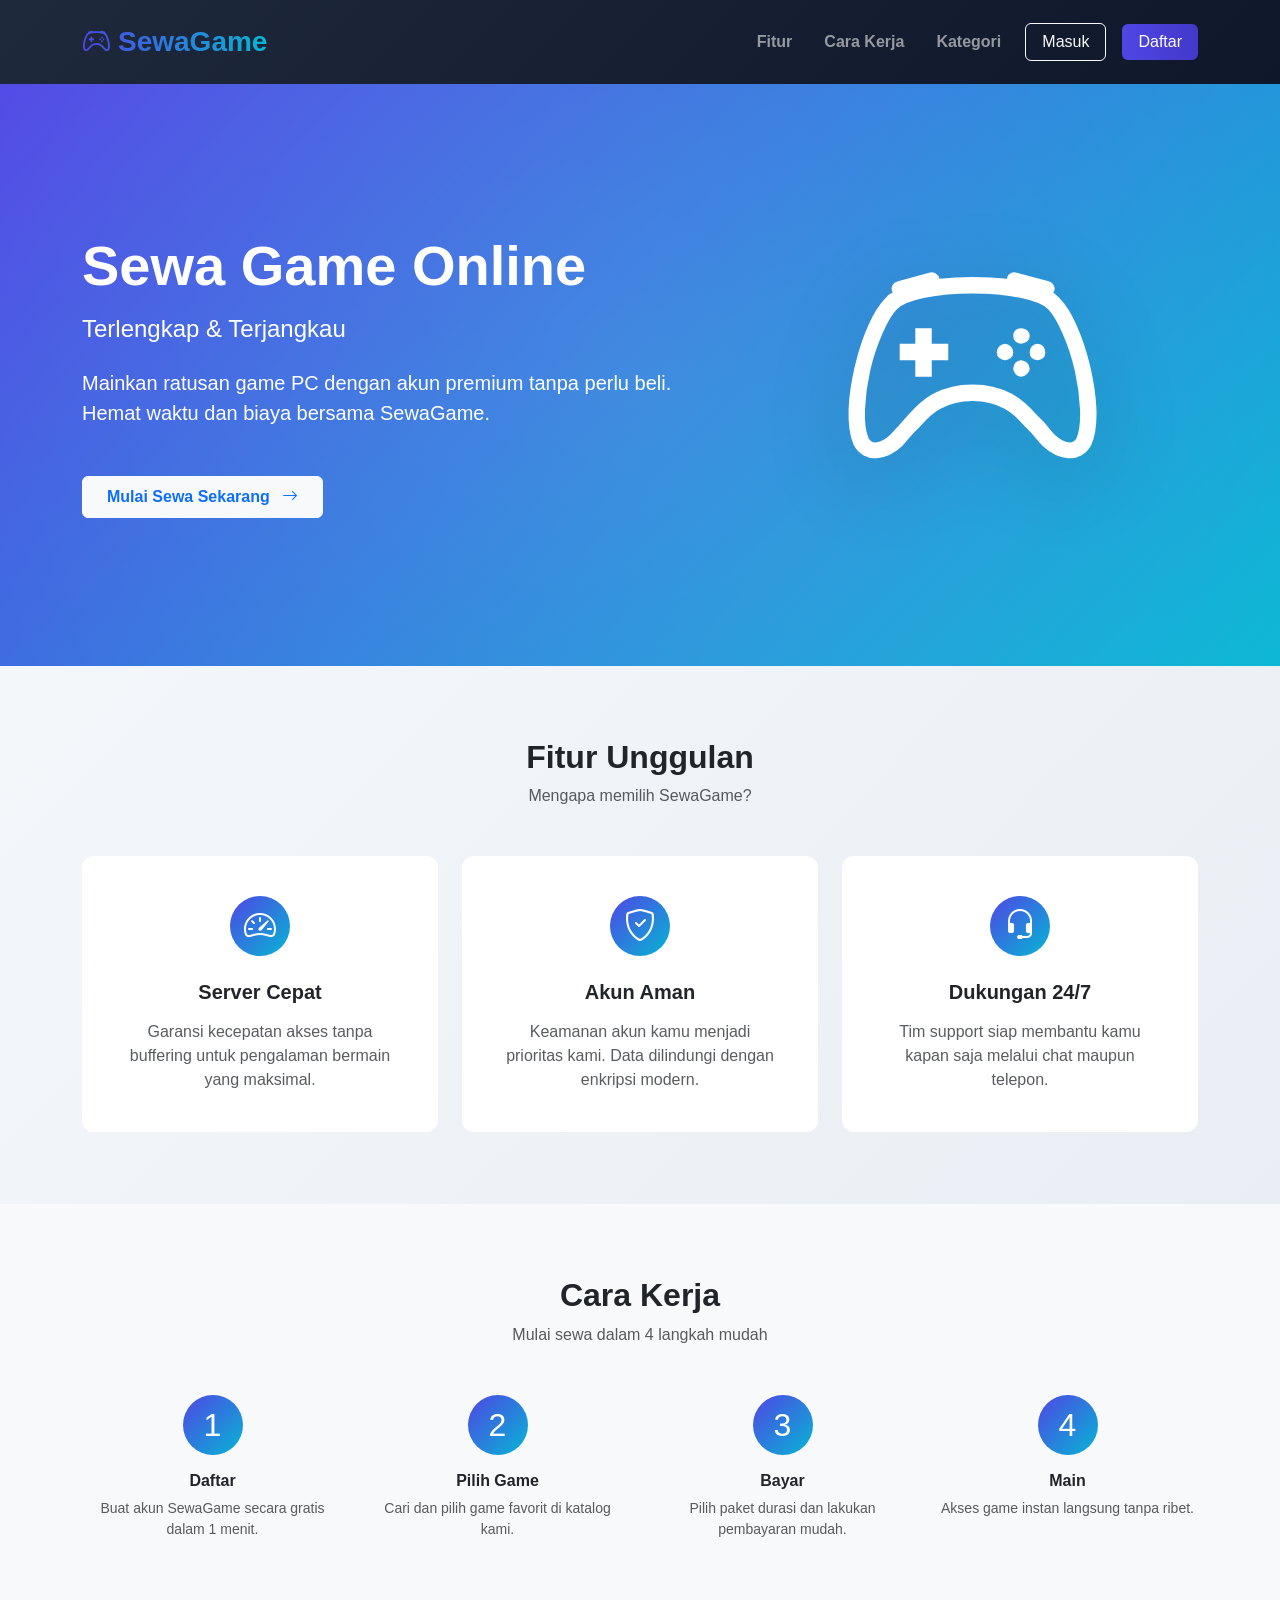
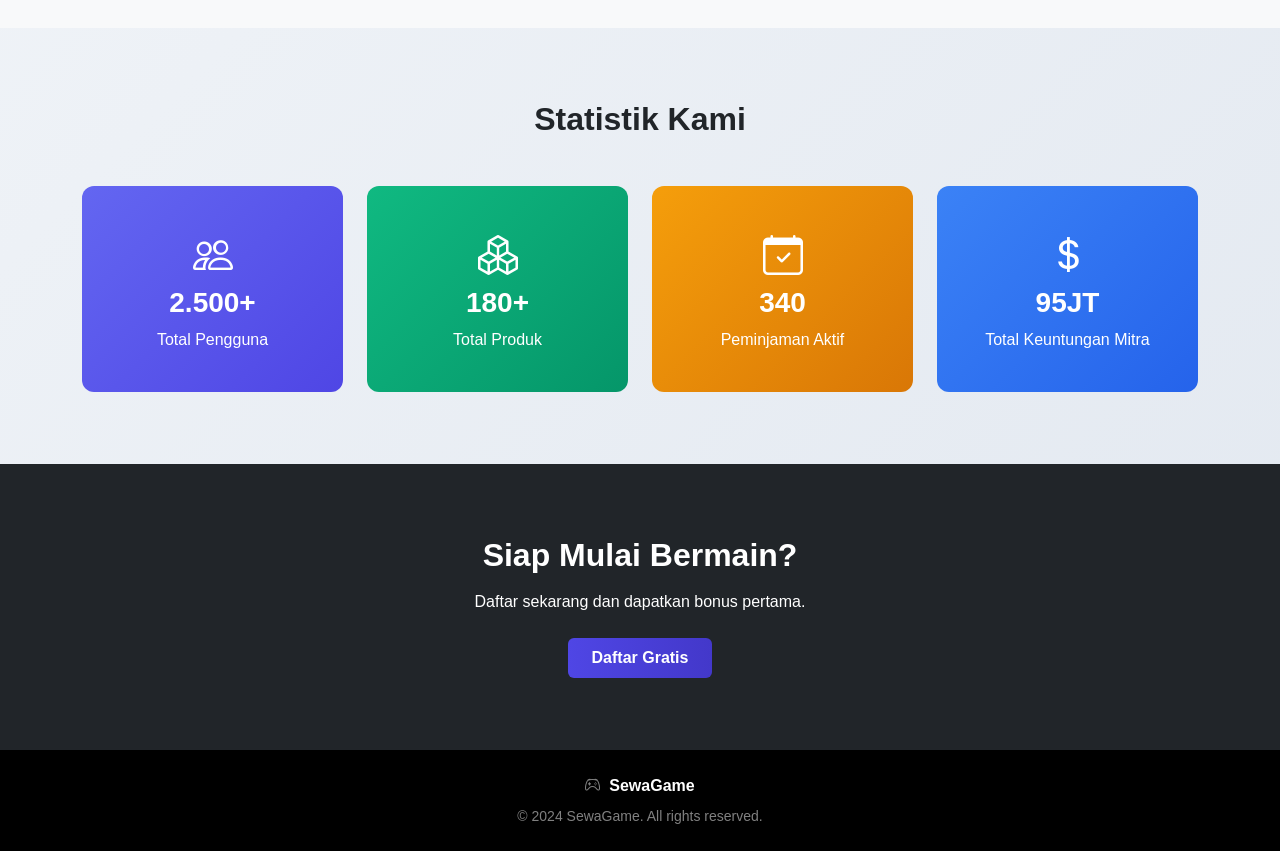
==== index.html @ 2284ac24 "first commit" ====
<!DOCTYPE html>
<html lang="id">
<head>
    <meta charset="UTF-8">
    <meta name="viewport" content="width=device-width, initial-scale=1.0">
    <meta name="description" content="SewaGame - Platform penyewaan game online terlengkap dan terjangkau. Mainkan ratusan game PC dengan akun premium tanpa perlu beli.">
    <title>SewaGame - Sewa Game Online Terlengkap</title>
    <link rel="stylesheet" href="https://cdn.jsdelivr.net/npm/bootstrap@5.3.3/dist/css/bootstrap.min.css">
    <link rel="stylesheet" href="https://cdn.jsdelivr.net/npm/bootstrap-icons@1.11.3/font/bootstrap-icons.css">
    <link rel="stylesheet" href="css/style.css">
</head>
<body>
    <!-- Navbar -->
    <nav class="navbar navbar-expand-lg navbar-dark py-3">
        <div class="container">
            <a class="navbar-brand fw-bold fs-3" href="index.html">
                <i class="bi bi-controller me-2"></i>SewaGame
            </a>
            <button class="navbar-toggler" type="button" data-bs-toggle="collapse" data-bs-target="#navbarNav">
                <span class="navbar-toggler-icon"></span>
            </button>
            <div class="collapse navbar-collapse" id="navbarNav">
                <ul class="navbar-nav ms-auto align-items-lg-center gap-3">
                    <li class="nav-item"><a class="nav-link fw-semibold" href="#fitur">Fitur</a></li>
                    <li class="nav-item"><a class="nav-link fw-semibold" href="#cara-kerja">Cara Kerja</a></li>
                    <li class="nav-item"><a class="nav-link fw-semibold" href="#kategori">Kategori</a></li>
                    <li class="nav-item">
                        <a href="login.html" class="btn btn-outline-light px-3">Masuk</a>
                    </li>
                    <li class="nav-item">
                        <a href="register.html" class="btn btn-primary px-3">Daftar</a>
                    </li>
                </ul>
            </div>
        </div>
    </nav>

    <!-- Hero -->
    <section class="hero-section text-white py-5">
        <div class="container position-relative z-1 py-5">
            <div class="row align-items-center">
                <div class="col-lg-7">
                    <h1 class="display-4 fw-bold mb-3">Sewa Game Online</h1>
                    <h2 class="h4 fw-normal mb-4">Terlengkap & Terjangkau</h2>
                    <p class="lead mb-5">Mainkan ratusan game PC dengan akun premium tanpa perlu beli. Hemat waktu dan biaya bersama SewaGame.</p>
                    <a href="register.html" class="btn btn-light text-primary fw-semibold px-4 py-2">
                        Mulai Sewa Sekarang <i class="bi bi-arrow-right ms-2"></i>
                    </a>
                </div>
                <div class="col-lg-5 text-center mt-4 mt-lg-0">
                    <i class="bi bi-controller text-white" style="font-size: 260px; filter: drop-shadow(0 20px 40px rgba(0,0,0,0.2))"></i>
                </div>
            </div>
        </div>
    </section>

    <!-- Features -->
    <section id="fitur" class="py-5">
        <div class="container py-4">
            <h2 class="text-center h2 fw-bold mb-2">Fitur Unggulan</h2>
            <p class="text-center text-muted mb-5">Mengapa memilih SewaGame?</p>
            <div class="row g-4">
                <div class="col-md-4">
                    <div class="feature-card card h-100 text-center p-4">
                        <div class="card-body">
                            <div class="step-circle mx-auto mb-4 text-white fs-2"><i class="bi bi-speedometer2"></i></div>
                            <h5 class="card-title fw-semibold mb-3">Server Cepat</h5>
                            <p class="card-text text-muted">Garansi kecepatan akses tanpa buffering untuk pengalaman bermain yang maksimal.</p>
                        </div>
                    </div>
                </div>
                <div class="col-md-4">
                    <div class="feature-card card h-100 text-center p-4">
                        <div class="card-body">
                            <div class="step-circle mx-auto mb-4 text-white fs-2"><i class="bi bi-shield-check"></i></div>
                            <h5 class="card-title fw-semibold mb-3">Akun Aman</h5>
                            <p class="card-text text-muted">Keamanan akun kamu menjadi prioritas kami. Data dilindungi dengan enkripsi modern.</p>
                        </div>
                    </div>
                </div>
                <div class="col-md-4">
                    <div class="feature-card card h-100 text-center p-4">
                        <div class="card-body">
                            <div class="step-circle mx-auto mb-4 text-white fs-2"><i class="bi bi-headset"></i></div>
                            <h5 class="card-title fw-semibold mb-3">Dukungan 24/7</h5>
                            <p class="card-text text-muted">Tim support siap membantu kamu kapan saja melalui chat maupun telepon.</p>
                        </div>
                    </div>
                </div>
            </div>
        </div>
    </section>

    <!-- How It Works -->
    <section id="cara-kerja" class="py-5 bg-light">
        <div class="container py-4">
            <h2 class="text-center h2 fw-bold mb-2">Cara Kerja</h2>
            <p class="text-center text-muted mb-5">Mulai sewa dalam 4 langkah mudah</p>
            <div class="row g-4">
                <div class="col-md-3 text-center">
                    <div class="step-circle mx-auto mb-3 text-white fs-2">1</div>
                    <h6 class="fw-semibold">Daftar</h6>
                    <p class="text-muted small">Buat akun SewaGame secara gratis dalam 1 menit.</p>
                </div>
                <div class="col-md-3 text-center">
                    <div class="step-circle mx-auto mb-3 text-white fs-2">2</div>
                    <h6 class="fw-semibold">Pilih Game</h6>
                    <p class="text-muted small">Cari dan pilih game favorit di katalog kami.</p>
                </div>
                <div class="col-md-3 text-center">
                    <div class="step-circle mx-auto mb-3 text-white fs-2">3</div>
                    <h6 class="fw-semibold">Bayar</h6>
                    <p class="text-muted small">Pilih paket durasi dan lakukan pembayaran mudah.</p>
                </div>
                <div class="col-md-3 text-center">
                    <div class="step-circle mx-auto mb-3 text-white fs-2">4</div>
                    <h6 class="fw-semibold">Main</h6>
                    <p class="text-muted small">Akses game instan langsung tanpa ribet.</p>
                </div>
            </div>
        </div>
    </section>

    <!-- Stats -->
    <section id="kategori" class="py-5">
        <div class="container py-4">
            <h2 class="text-center h2 fw-bold mb-5">Statistik Kami</h2>
            <div class="row g-4">
                <div class="col-md-3">
                    <div class="stats-users card text-white text-center p-4">
                        <div class="card-body">
                            <i class="bi bi-people fs-1 mb-3"></i>
                            <h3 class="fw-bold">2.500+</h3>
                            <p class="mb-0">Total Pengguna</p>
                        </div>
                    </div>
                </div>
                <div class="col-md-3">
                    <div class="stats-products card text-white text-center p-4">
                        <div class="card-body">
                            <i class="bi bi-boxes fs-1 mb-3"></i>
                            <h3 class="fw-bold">180+</h3>
                            <p class="mb-0">Total Produk</p>
                        </div>
                    </div>
                </div>
                <div class="col-md-3">
                    <div class="stats-active card text-white text-center p-4">
                        <div class="card-body">
                            <i class="bi bi-calendar-check fs-1 mb-3"></i>
                            <h3 class="fw-bold">340</h3>
                            <p class="mb-0">Peminjaman Aktif</p>
                        </div>
                    </div>
                </div>
                <div class="col-md-3">
                    <div class="stats-revenue card text-white text-center p-4">
                        <div class="card-body">
                            <i class="bi bi-currency-dollar fs-1 mb-3"></i>
                            <h3 class="fw-bold">95JT</h3>
                            <p class="mb-0">Total Keuntungan Mitra</p>
                        </div>
                    </div>
                </div>
            </div>
        </div>
    </section>

    <!-- CTA -->
    <section class="py-5 bg-dark text-white">
        <div class="container text-center py-4">
            <h2 class="h2 fw-bold mb-3">Siap Mulai Bermain?</h2>
            <p class="mb-4">Daftar sekarang dan dapatkan bonus pertama.</p>
            <a href="register.html" class="btn btn-primary px-4 py-2 fw-semibold">Daftar Gratis</a>
        </div>
    </section>

    <!-- Footer -->
    <footer class="py-4 bg-black text-white-50">
        <div class="container text-center">
            <p class="mb-2"><i class="bi bi-controller me-2"></i><strong class="text-white">SewaGame</strong></p>
            <p class="small mb-0">&copy; 2024 SewaGame. All rights reserved.</p>
        </div>
    </footer>

    <script src="https://cdn.jsdelivr.net/npm/bootstrap@5.3.3/dist/js/bootstrap.bundle.min.js"></script>
    <script src="js/app.js"></script>
</body>
</html>
---- css/style.css ----
/* ========================================
   SewaGame - Static HTML CSS
   Merged & Enhanced from landing.css + custom.css
   ======================================== */

/* Page Background */
body {
    background: linear-gradient(135deg, #f8fafc 0%, #e2e8f0 100%);
    font-family: 'Segoe UI', Tahoma, Geneva, Verdana, sans-serif;
}

/* Custom Color Palette */
:root {
    --sg-primary: #4f46e5;
    --sg-primary-dark: #4338ca;
    --sg-primary-light: #818cf8;
    --sg-secondary: #06b6d4;
    --sg-success: #10b981;
    --sg-success-dark: #059669;
    --sg-warning: #f59e0b;
    --sg-warning-dark: #d97706;
    --sg-danger: #ef4444;
    --sg-danger-dark: #dc2626;
    --sg-info: #3b82f6;
    --sg-purple: #8b5cf6;
    --sg-pink: #ec4899;
}

/* Navbar Gradient */
.navbar {
    background: linear-gradient(135deg, #1e293b 0%, #0f172a 100%) !important;
    box-shadow: 0 4px 6px -1px rgba(0,0,0,0.1), 0 2px 4px -1px rgba(0,0,0,0.06);
    transition: padding 0.3s ease;
}

.navbar-brand {
    background: linear-gradient(90deg, var(--sg-primary), var(--sg-secondary));
    -webkit-background-clip: text;
    -webkit-text-fill-color: transparent;
    background-clip: text;
}

/* Hero Section */
.hero-section {
    background: linear-gradient(135deg, var(--sg-primary) 0%, var(--sg-secondary) 100%) !important;
    position: relative;
    overflow: hidden;
}

.hero-section::before {
    content: '';
    position: absolute;
    top: -50%;
    right: -50%;
    width: 200%;
    height: 200%;
    background: radial-gradient(circle, rgba(255,255,255,0.1) 0%, transparent 70%);
}

/* Feature Cards */
.feature-card {
    transition: all 0.3s ease;
    border: none;
}

.feature-card:hover {
    transform: translateY(-5px);
    box-shadow: 0 20px 25px -5px rgba(0,0,0,0.1), 0 10px 10px -5px rgba(0,0,0,0.04) !important;
}

.feature-card i {
    transition: transform 0.3s ease;
}

.feature-card:hover i {
    transform: scale(1.2);
}

/* Product Cards */
.product-card {
    transition: all 0.3s ease;
    cursor: pointer;
}

.product-card:hover {
    transform: translateY(-8px);
    box-shadow: 0 25px 50px -12px rgba(79,70,229,0.25) !important;
}

/* Stats Cards */
.stats-users {
    background: linear-gradient(135deg, #6366f1 0%, #4f46e5 100%) !important;
    border: none;
    border-radius: 0.75rem;
}

.stats-products {
    background: linear-gradient(135deg, #10b981 0%, #059669 100%) !important;
    border: none;
    border-radius: 0.75rem;
}

.stats-active {
    background: linear-gradient(135deg, #f59e0b 0%, #d97706 100%) !important;
    border: none;
    border-radius: 0.75rem;
}

.stats-revenue {
    background: linear-gradient(135deg, #3b82f6 0%, #2563eb 100%) !important;
    border: none;
    border-radius: 0.75rem;
}

/* Step Circles */
.step-circle {
    background: linear-gradient(135deg, var(--sg-primary), var(--sg-secondary));
    display: inline-flex;
    align-items: center;
    justify-content: center;
    width: 60px;
    height: 60px;
    border-radius: 50%;
    transition: transform 0.3s ease;
}

.step-circle:hover {
    transform: scale(1.1) rotate(5deg);
}

/* Table Headers */
.table-dark {
    background: linear-gradient(90deg, #1e293b 0%, #334155 100%) !important;
}

.card-header.bg-white {
    background: linear-gradient(90deg, #f8fafc 0%, #ffffff 100%) !important;
    border-bottom: 2px solid var(--sg-primary-light);
}

/* Button Gradients */
.btn-primary {
    background: linear-gradient(90deg, var(--sg-primary), var(--sg-primary-dark));
    border: none;
}

.btn-primary:hover {
    background: linear-gradient(90deg, var(--sg-primary-dark), #3730a3);
    box-shadow: 0 4px 15px rgba(79, 70, 229, 0.4);
}

.btn-success {
    background: linear-gradient(90deg, var(--sg-success), var(--sg-success-dark));
    border: none;
}

.btn-success:hover {
    background: linear-gradient(90deg, var(--sg-success-dark), #047857);
    box-shadow: 0 4px 15px rgba(16, 185, 129, 0.4);
}

/* Badge Role */
.badge-role-admin {
    background: linear-gradient(90deg, #f59e0b, #d97706) !important;
}

.badge-role-user {
    background: linear-gradient(90deg, var(--sg-info), #2563eb) !important;
}

/* Footer */
footer a {
    text-decoration: none;
    transition: opacity 0.2s ease;
}

footer a:hover {
    opacity: 0.8;
}

/* Auth Cards */
.auth-card {
    border: none;
    border-radius: 1rem;
    overflow: hidden;
}

.auth-card .card-body {
    padding: 2rem;
}

/* Product Image Placeholder */
.product-img-placeholder {
    height: 220px;
    background: linear-gradient(135deg, #e2e8f0, #f1f5f9);
    display: flex;
    align-items: center;
    justify-content: center;
}

/* Custom Scrollbar */
::-webkit-scrollbar {
    width: 8px;
}

::-webkit-scrollbar-track {
    background: #f1f5f9;
}

::-webkit-scrollbar-thumb {
    background: linear-gradient(135deg, var(--sg-primary), var(--sg-secondary));
    border-radius: 4px;
}

/* Smooth transitions for all interactive elements */
a, button, .card, .badge {
    transition: all 0.3s ease;
}

/* Card shadows */
.card {
    border: none;
    border-radius: 0.75rem;
}

.card.shadow-sm {
    box-shadow: 0 1px 3px 0 rgba(0,0,0,0.1), 0 1px 2px 0 rgba(0,0,0,0.06) !important;
}

.card.shadow {
    box-shadow: 0 10px 15px -3px rgba(0,0,0,0.1), 0 4px 6px -2px rgba(0,0,0,0.05) !important;
}

/* Alert styling */
.alert {
    border: none;
    border-radius: 0.75rem;
}

/* Page transition animation */
.page-content {
    animation: fadeInUp 0.5s ease-out;
}

@keyframes fadeInUp {
    from {
        opacity: 0;
        transform: translateY(20px);
    }
    to {
        opacity: 1;
        transform: translateY(0);
    }
}

/* Responsive adjustments */
@media (max-width: 768px) {
    .hero-section h1 {
        font-size: 2rem;
    }
    
    .hero-section .lead {
        font-size: 1rem;
    }
}
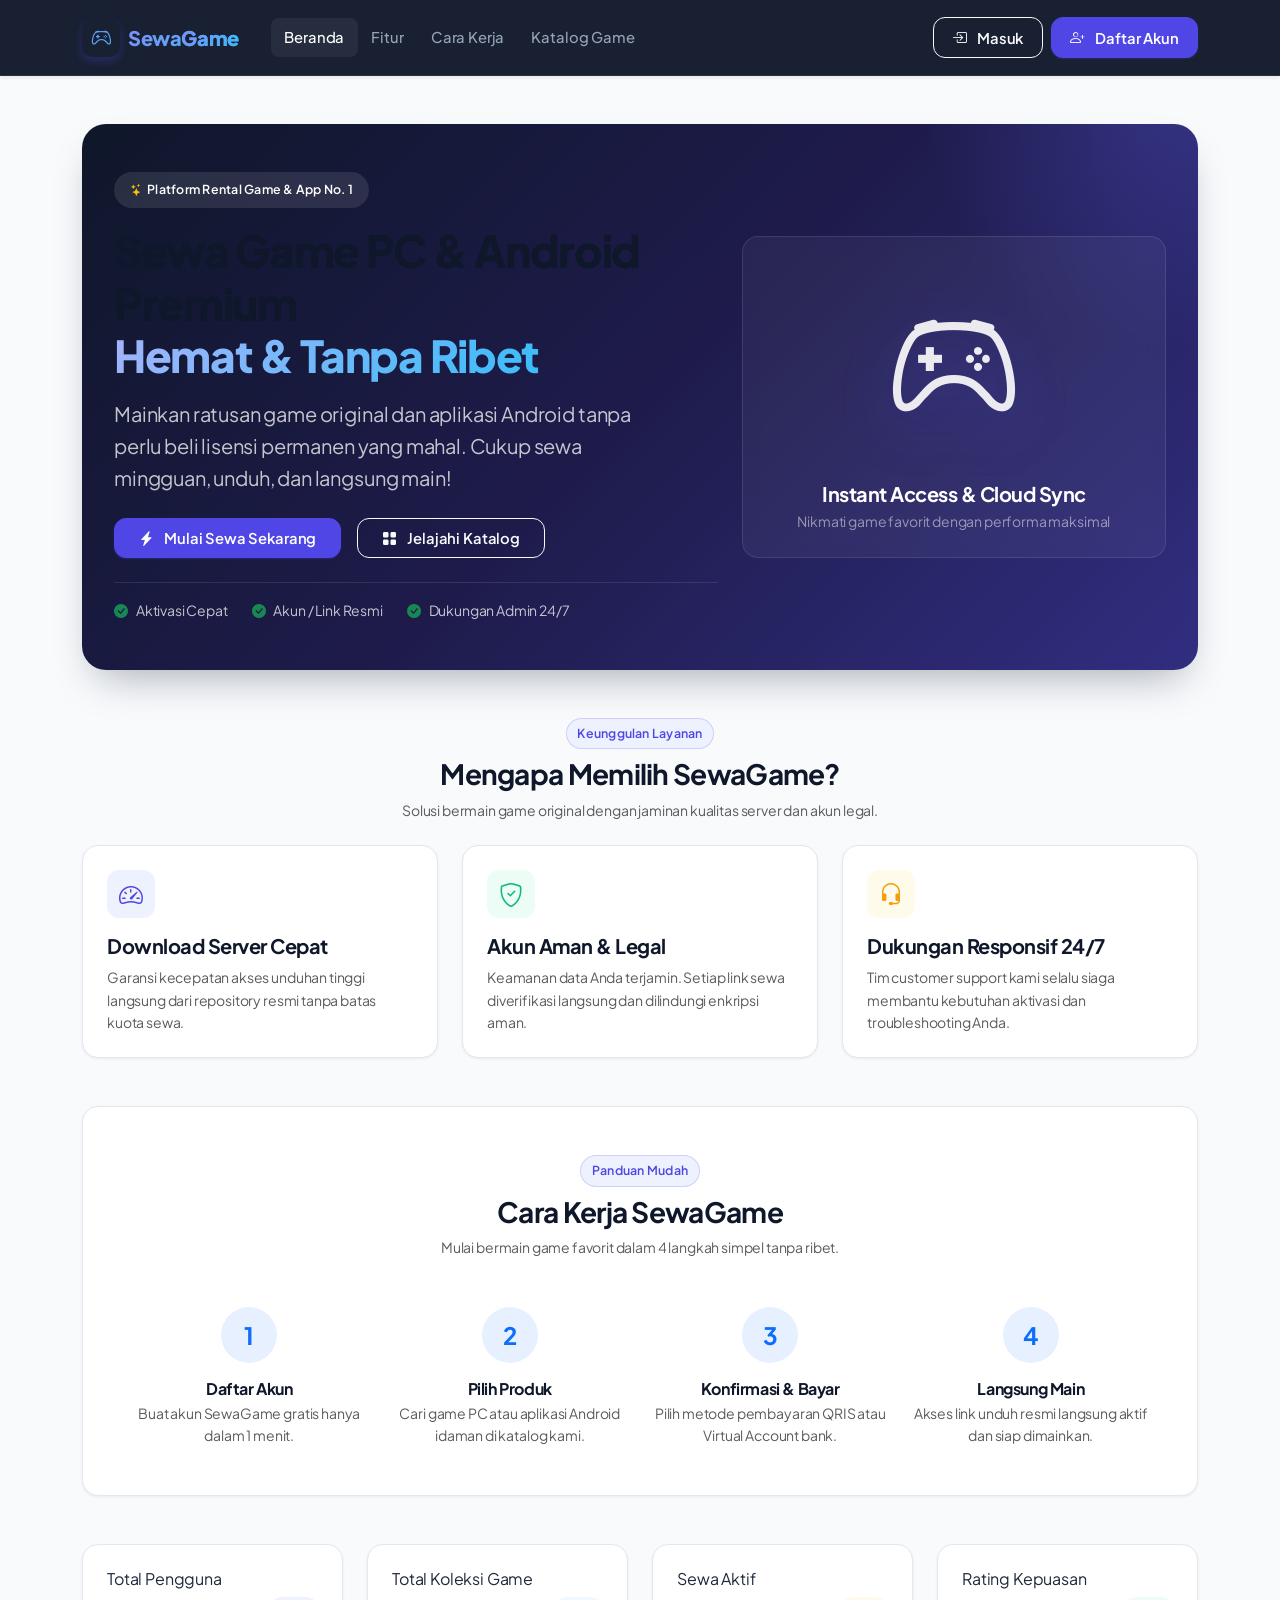
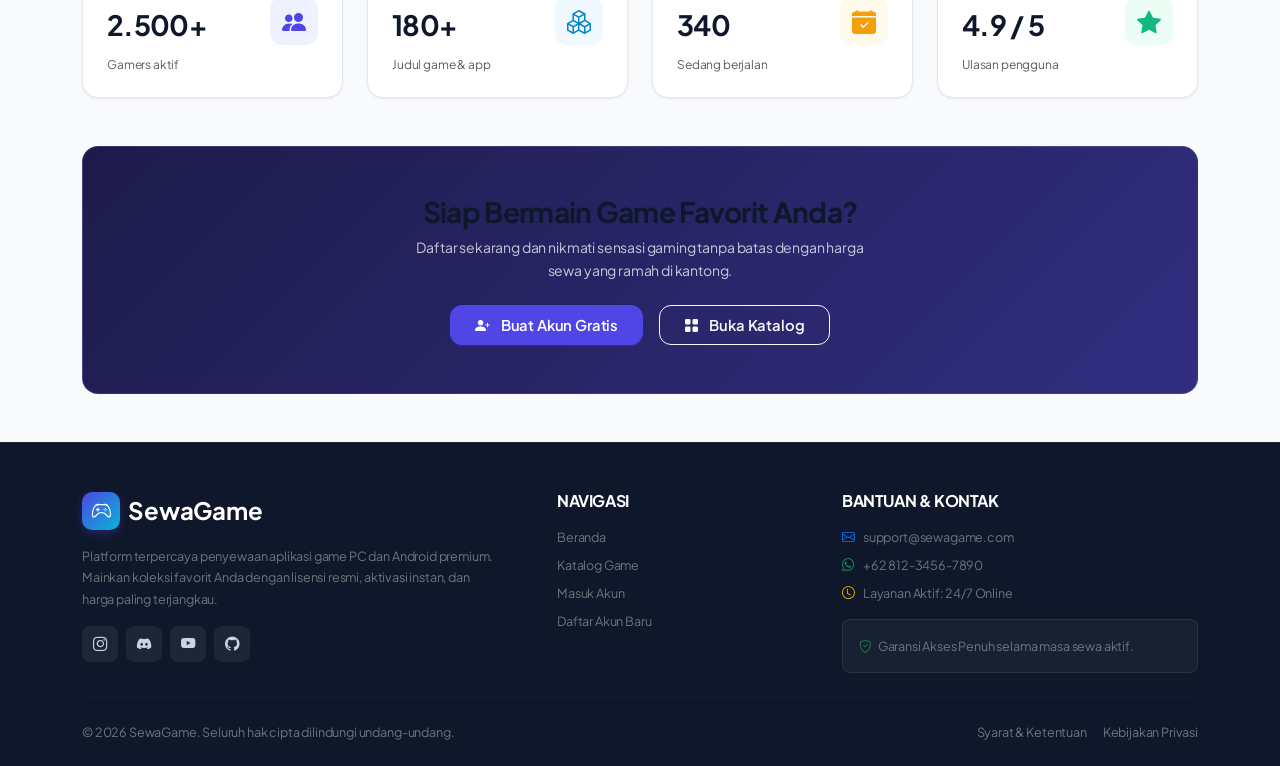
==== commit 1fe4de87: "feat: revamp entire UI/UX to match clean, modern, responsive design system" ====
--- a/index.html
+++ b/index.html
@@ -3,186 +3,332 @@
 <head>
     <meta charset="UTF-8">
     <meta name="viewport" content="width=device-width, initial-scale=1.0">
-    <meta name="description" content="SewaGame - Platform penyewaan game online terlengkap dan terjangkau. Mainkan ratusan game PC dengan akun premium tanpa perlu beli.">
-    <title>SewaGame - Sewa Game Online Terlengkap</title>
+    <meta name="description" content="SewaGame - Platform penyewaan game PC & Android premium terlengkap dan terjangkau.">
+    <meta name="theme-color" content="#0f172a">
+    <title>SewaGame - Sewa Game Online & Android Terlengkap</title>
+    
+    <!-- Google Fonts: Plus Jakarta Sans -->
+    <link rel="preconnect" href="https://fonts.googleapis.com">
+    <link rel="preconnect" href="https://fonts.gstatic.com" crossorigin>
+    <link href="https://fonts.googleapis.com/css2?family=Plus+Jakarta+Sans:wght@400;500;600;700;800&display=swap" rel="stylesheet">
+    
+    <!-- Bootstrap 5.3 & Icons -->
     <link rel="stylesheet" href="https://cdn.jsdelivr.net/npm/bootstrap@5.3.3/dist/css/bootstrap.min.css">
     <link rel="stylesheet" href="https://cdn.jsdelivr.net/npm/bootstrap-icons@1.11.3/font/bootstrap-icons.css">
     <link rel="stylesheet" href="css/style.css">
 </head>
-<body>
-    <!-- Navbar -->
-    <nav class="navbar navbar-expand-lg navbar-dark py-3">
+<body class="d-flex flex-column min-vh-100">
+
+    <!-- Modern Fixed Navbar -->
+    <nav class="navbar navbar-expand-lg navbar-dark navbar-custom fixed-top shadow-sm">
         <div class="container">
-            <a class="navbar-brand fw-bold fs-3" href="index.html">
-                <i class="bi bi-controller me-2"></i>SewaGame
+            <a class="navbar-brand d-flex align-items-center gap-2" href="index.html">
+                <span class="brand-icon-box">
+                    <i class="bi bi-controller"></i>
+                </span>
+                <span>Sewa<span>Game</span></span>
             </a>
-            <button class="navbar-toggler" type="button" data-bs-toggle="collapse" data-bs-target="#navbarNav">
+            <button class="navbar-toggler border-0 shadow-none" type="button" data-bs-toggle="collapse" data-bs-target="#navbarNav" aria-label="Toggle navigation">
                 <span class="navbar-toggler-icon"></span>
             </button>
             <div class="collapse navbar-collapse" id="navbarNav">
-                <ul class="navbar-nav ms-auto align-items-lg-center gap-3">
-                    <li class="nav-item"><a class="nav-link fw-semibold" href="#fitur">Fitur</a></li>
-                    <li class="nav-item"><a class="nav-link fw-semibold" href="#cara-kerja">Cara Kerja</a></li>
-                    <li class="nav-item"><a class="nav-link fw-semibold" href="#kategori">Kategori</a></li>
+                <ul class="navbar-nav me-auto mb-2 mb-lg-0 ms-lg-3">
+                    <li class="nav-item"><a class="nav-link active" href="index.html">Beranda</a></li>
+                    <li class="nav-item"><a class="nav-link" href="#fitur">Fitur</a></li>
+                    <li class="nav-item"><a class="nav-link" href="#cara-kerja">Cara Kerja</a></li>
+                    <li class="nav-item"><a class="nav-link" href="products.html">Katalog Game</a></li>
+                </ul>
+                <ul class="navbar-nav ms-auto align-items-lg-center gap-2 pt-2 pt-lg-0">
                     <li class="nav-item">
-                        <a href="login.html" class="btn btn-outline-light px-3">Masuk</a>
+                        <a href="login.html" class="btn btn-outline-light btn-sm w-100">
+                            <i class="bi bi-box-arrow-in-right me-1"></i> Masuk
+                        </a>
                     </li>
                     <li class="nav-item">
-                        <a href="register.html" class="btn btn-primary px-3">Daftar</a>
+                        <a href="register.html" class="btn btn-primary btn-sm w-100">
+                            <i class="bi bi-person-plus me-1"></i> Daftar Akun
+                        </a>
                     </li>
                 </ul>
             </div>
         </div>
     </nav>
 
-    <!-- Hero -->
-    <section class="hero-section text-white py-5">
-        <div class="container position-relative z-1 py-5">
-            <div class="row align-items-center">
-                <div class="col-lg-7">
-                    <h1 class="display-4 fw-bold mb-3">Sewa Game Online</h1>
-                    <h2 class="h4 fw-normal mb-4">Terlengkap & Terjangkau</h2>
-                    <p class="lead mb-5">Mainkan ratusan game PC dengan akun premium tanpa perlu beli. Hemat waktu dan biaya bersama SewaGame.</p>
-                    <a href="register.html" class="btn btn-light text-primary fw-semibold px-4 py-2">
-                        Mulai Sewa Sekarang <i class="bi bi-arrow-right ms-2"></i>
+    <!-- Page Content Spacing -->
+    <div style="height: 76px;"></div>
+
+    <!-- Main Content -->
+    <main class="flex-grow-1">
+        <div class="container py-4 py-lg-5">
+            <!-- Hero Banner -->
+            <div class="hero-banner mb-5">
+                <div class="row align-items-center g-4">
+                    <div class="col-lg-7 position-relative z-1">
+                        <span class="badge-subtle badge-subtle-primary text-white border-0 bg-white bg-opacity-10 px-3 py-2 mb-3">
+                            <i class="bi bi-stars text-warning"></i> Platform Rental Game & App No. 1
+                        </span>
+                        <h1 class="hero-title mb-3">
+                            Sewa Game PC & Android Premium <br class="d-none d-md-block">
+                            <span style="background: linear-gradient(135deg, #a5b4fc, #38bdf8); -webkit-background-clip: text; -webkit-text-fill-color: transparent;">Hemat & Tanpa Ribet</span>
+                        </h1>
+                        <p class="text-white text-opacity-75 fs-5 mb-4" style="max-width: 540px; font-weight: 400; line-height: 1.6;">
+                            Mainkan ratusan game original dan aplikasi Android tanpa perlu beli lisensi permanen yang mahal. Cukup sewa mingguan, unduh, dan langsung main!
+                        </p>
+                        
+                        <div class="d-flex flex-wrap gap-3">
+                            <a href="register.html" class="btn btn-primary px-4 py-2">
+                                <i class="bi bi-lightning-charge-fill me-1"></i> Mulai Sewa Sekarang
+                            </a>
+                            <a href="products.html" class="btn btn-outline-light px-4 py-2">
+                                <i class="bi bi-grid-fill me-1"></i> Jelajahi Katalog
+                            </a>
+                        </div>
+
+                        <div class="d-flex flex-wrap gap-4 mt-4 pt-3 border-top border-white border-opacity-10 text-white text-opacity-75 small">
+                            <div class="d-flex align-items-center gap-2">
+                                <i class="bi bi-check-circle-fill text-success"></i> Aktivasi Cepat
+                            </div>
+                            <div class="d-flex align-items-center gap-2">
+                                <i class="bi bi-check-circle-fill text-success"></i> Akun / Link Resmi
+                            </div>
+                            <div class="d-flex align-items-center gap-2">
+                                <i class="bi bi-check-circle-fill text-success"></i> Dukungan Admin 24/7
+                            </div>
+                        </div>
+                    </div>
+
+                    <div class="col-lg-5 text-center d-none d-lg-block position-relative z-1">
+                        <div class="p-4 rounded-4" style="background: rgba(255, 255, 255, 0.05); backdrop-filter: blur(8px); border: 1px solid rgba(255, 255, 255, 0.1);">
+                            <i class="bi bi-controller text-white" style="font-size: 8rem; opacity: 0.9; filter: drop-shadow(0 20px 30px rgba(79, 70, 229, 0.4));"></i>
+                            <div class="mt-3">
+                                <h5 class="text-white fw-bold mb-1">Instant Access & Cloud Sync</h5>
+                                <p class="text-white text-opacity-50 small mb-0">Nikmati game favorit dengan performa maksimal</p>
+                            </div>
+                        </div>
+                    </div>
+                </div>
+            </div>
+
+            <!-- Features -->
+            <section id="fitur" class="mb-5">
+                <div class="text-center mb-4">
+                    <span class="badge-subtle badge-subtle-primary mb-2">Keunggulan Layanan</span>
+                    <h3 class="fw-bold mb-2">Mengapa Memilih SewaGame?</h3>
+                    <p class="text-muted small mb-0" style="max-width: 500px; margin: 0 auto;">Solusi bermain game original dengan jaminan kualitas server dan akun legal.</p>
+                </div>
+
+                <div class="row g-3 g-md-4">
+                    <div class="col-12 col-md-4">
+                        <div class="card card-clean card-hover h-100 p-4">
+                            <div class="stat-icon-wrapper stat-icon-primary mb-3">
+                                <i class="bi bi-speedometer2"></i>
+                            </div>
+                            <h5 class="fw-bold mb-2">Download Server Cepat</h5>
+                            <p class="text-muted small mb-0">Garansi kecepatan akses unduhan tinggi langsung dari repository resmi tanpa batas kuota sewa.</p>
+                        </div>
+                    </div>
+                    <div class="col-12 col-md-4">
+                        <div class="card card-clean card-hover h-100 p-4">
+                            <div class="stat-icon-wrapper stat-icon-success mb-3">
+                                <i class="bi bi-shield-check"></i>
+                            </div>
+                            <h5 class="fw-bold mb-2">Akun Aman & Legal</h5>
+                            <p class="text-muted small mb-0">Keamanan data Anda terjamin. Setiap link sewa diverifikasi langsung dan dilindungi enkripsi aman.</p>
+                        </div>
+                    </div>
+                    <div class="col-12 col-md-4">
+                        <div class="card card-clean card-hover h-100 p-4">
+                            <div class="stat-icon-wrapper stat-icon-warning mb-3">
+                                <i class="bi bi-headset"></i>
+                            </div>
+                            <h5 class="fw-bold mb-2">Dukungan Responsif 24/7</h5>
+                            <p class="text-muted small mb-0">Tim customer support kami selalu siaga membantu kebutuhan aktivasi dan troubleshooting Anda.</p>
+                        </div>
+                    </div>
+                </div>
+            </section>
+
+            <!-- How It Works -->
+            <section id="cara-kerja" class="mb-5">
+                <div class="card card-clean p-4 p-md-5 bg-white">
+                    <div class="text-center mb-5">
+                        <span class="badge-subtle badge-subtle-primary mb-2">Panduan Mudah</span>
+                        <h3 class="fw-bold mb-2">Cara Kerja SewaGame</h3>
+                        <p class="text-muted small mb-0" style="max-width: 500px; margin: 0 auto;">Mulai bermain game favorit dalam 4 langkah simpel tanpa ribet.</p>
+                    </div>
+
+                    <div class="row g-4 text-center">
+                        <div class="col-12 col-sm-6 col-lg-3">
+                            <div class="d-inline-flex align-items-center justify-content-center rounded-circle mb-3 bg-primary bg-opacity-10 text-primary fw-bold fs-4" style="width: 56px; height: 56px;">
+                                1
+                            </div>
+                            <h6 class="fw-bold mb-1">Daftar Akun</h6>
+                            <p class="text-muted small mb-0">Buat akun SewaGame gratis hanya dalam 1 menit.</p>
+                        </div>
+                        <div class="col-12 col-sm-6 col-lg-3">
+                            <div class="d-inline-flex align-items-center justify-content-center rounded-circle mb-3 bg-primary bg-opacity-10 text-primary fw-bold fs-4" style="width: 56px; height: 56px;">
+                                2
+                            </div>
+                            <h6 class="fw-bold mb-1">Pilih Produk</h6>
+                            <p class="text-muted small mb-0">Cari game PC atau aplikasi Android idaman di katalog kami.</p>
+                        </div>
+                        <div class="col-12 col-sm-6 col-lg-3">
+                            <div class="d-inline-flex align-items-center justify-content-center rounded-circle mb-3 bg-primary bg-opacity-10 text-primary fw-bold fs-4" style="width: 56px; height: 56px;">
+                                3
+                            </div>
+                            <h6 class="fw-bold mb-1">Konfirmasi & Bayar</h6>
+                            <p class="text-muted small mb-0">Pilih metode pembayaran QRIS atau Virtual Account bank.</p>
+                        </div>
+                        <div class="col-12 col-sm-6 col-lg-3">
+                            <div class="d-inline-flex align-items-center justify-content-center rounded-circle mb-3 bg-primary bg-opacity-10 text-primary fw-bold fs-4" style="width: 56px; height: 56px;">
+                                4
+                            </div>
+                            <h6 class="fw-bold mb-1">Langsung Main</h6>
+                            <p class="text-muted small mb-0">Akses link unduh resmi langsung aktif dan siap dimainkan.</p>
+                        </div>
+                    </div>
+                </div>
+            </section>
+
+            <!-- Stats -->
+            <section class="mb-5">
+                <div class="row g-3 g-md-4">
+                    <div class="col-12 col-sm-6 col-xl-3">
+                        <div class="stat-card-modern">
+                            <div>
+                                <p class="stat-label">Total Pengguna</p>
+                                <h3 class="stat-number">2.500+</h3>
+                                <small class="text-muted" style="font-size: 0.75rem;">Gamers aktif</small>
+                            </div>
+                            <div class="stat-icon-wrapper stat-icon-primary">
+                                <i class="bi bi-people-fill"></i>
+                            </div>
+                        </div>
+                    </div>
+                    <div class="col-12 col-sm-6 col-xl-3">
+                        <div class="stat-card-modern">
+                            <div>
+                                <p class="stat-label">Total Koleksi Game</p>
+                                <h3 class="stat-number">180+</h3>
+                                <small class="text-muted" style="font-size: 0.75rem;">Judul game & app</small>
+                            </div>
+                            <div class="stat-icon-wrapper stat-icon-info">
+                                <i class="bi bi-boxes"></i>
+                            </div>
+                        </div>
+                    </div>
+                    <div class="col-12 col-sm-6 col-xl-3">
+                        <div class="stat-card-modern">
+                            <div>
+                                <p class="stat-label">Sewa Aktif</p>
+                                <h3 class="stat-number">340</h3>
+                                <small class="text-muted" style="font-size: 0.75rem;">Sedang berjalan</small>
+                            </div>
+                            <div class="stat-icon-wrapper stat-icon-warning">
+                                <i class="bi bi-calendar-check-fill"></i>
+                            </div>
+                        </div>
+                    </div>
+                    <div class="col-12 col-sm-6 col-xl-3">
+                        <div class="stat-card-modern">
+                            <div>
+                                <p class="stat-label">Rating Kepuasan</p>
+                                <h3 class="stat-number">4.9 / 5</h3>
+                                <small class="text-muted" style="font-size: 0.75rem;">Ulasan pengguna</small>
+                            </div>
+                            <div class="stat-icon-wrapper stat-icon-success">
+                                <i class="bi bi-star-fill"></i>
+                            </div>
+                        </div>
+                    </div>
+                </div>
+            </section>
+
+            <!-- CTA -->
+            <div class="rounded-4 p-4 p-md-5 text-center text-white" style="background: linear-gradient(135deg, #1e1b4b, #312e81); border: 1px solid rgba(255,255,255,0.1);">
+                <h3 class="fw-bold mb-2">Siap Bermain Game Favorit Anda?</h3>
+                <p class="text-white text-opacity-75 small mb-4" style="max-width: 460px; margin: 0 auto; line-height: 1.6;">
+                    Daftar sekarang dan nikmati sensasi gaming tanpa batas dengan harga sewa yang ramah di kantong.
+                </p>
+                <div class="d-flex justify-content-center gap-3">
+                    <a href="register.html" class="btn btn-primary px-4 py-2">
+                        <i class="bi bi-person-plus-fill me-1"></i> Buat Akun Gratis
                     </a>
-                </div>
-                <div class="col-lg-5 text-center mt-4 mt-lg-0">
-                    <i class="bi bi-controller text-white" style="font-size: 260px; filter: drop-shadow(0 20px 40px rgba(0,0,0,0.2))"></i>
+                    <a href="products.html" class="btn btn-outline-light px-4 py-2">
+                        <i class="bi bi-grid-fill me-1"></i> Buka Katalog
+                    </a>
                 </div>
             </div>
         </div>
-    </section>
-
-    <!-- Features -->
-    <section id="fitur" class="py-5">
-        <div class="container py-4">
-            <h2 class="text-center h2 fw-bold mb-2">Fitur Unggulan</h2>
-            <p class="text-center text-muted mb-5">Mengapa memilih SewaGame?</p>
-            <div class="row g-4">
-                <div class="col-md-4">
-                    <div class="feature-card card h-100 text-center p-4">
-                        <div class="card-body">
-                            <div class="step-circle mx-auto mb-4 text-white fs-2"><i class="bi bi-speedometer2"></i></div>
-                            <h5 class="card-title fw-semibold mb-3">Server Cepat</h5>
-                            <p class="card-text text-muted">Garansi kecepatan akses tanpa buffering untuk pengalaman bermain yang maksimal.</p>
-                        </div>
-                    </div>
-                </div>
-                <div class="col-md-4">
-                    <div class="feature-card card h-100 text-center p-4">
-                        <div class="card-body">
-                            <div class="step-circle mx-auto mb-4 text-white fs-2"><i class="bi bi-shield-check"></i></div>
-                            <h5 class="card-title fw-semibold mb-3">Akun Aman</h5>
-                            <p class="card-text text-muted">Keamanan akun kamu menjadi prioritas kami. Data dilindungi dengan enkripsi modern.</p>
-                        </div>
-                    </div>
-                </div>
-                <div class="col-md-4">
-                    <div class="feature-card card h-100 text-center p-4">
-                        <div class="card-body">
-                            <div class="step-circle mx-auto mb-4 text-white fs-2"><i class="bi bi-headset"></i></div>
-                            <h5 class="card-title fw-semibold mb-3">Dukungan 24/7</h5>
-                            <p class="card-text text-muted">Tim support siap membantu kamu kapan saja melalui chat maupun telepon.</p>
-                        </div>
-                    </div>
-                </div>
-            </div>
-        </div>
-    </section>
-
-    <!-- How It Works -->
-    <section id="cara-kerja" class="py-5 bg-light">
-        <div class="container py-4">
-            <h2 class="text-center h2 fw-bold mb-2">Cara Kerja</h2>
-            <p class="text-center text-muted mb-5">Mulai sewa dalam 4 langkah mudah</p>
-            <div class="row g-4">
-                <div class="col-md-3 text-center">
-                    <div class="step-circle mx-auto mb-3 text-white fs-2">1</div>
-                    <h6 class="fw-semibold">Daftar</h6>
-                    <p class="text-muted small">Buat akun SewaGame secara gratis dalam 1 menit.</p>
-                </div>
-                <div class="col-md-3 text-center">
-                    <div class="step-circle mx-auto mb-3 text-white fs-2">2</div>
-                    <h6 class="fw-semibold">Pilih Game</h6>
-                    <p class="text-muted small">Cari dan pilih game favorit di katalog kami.</p>
-                </div>
-                <div class="col-md-3 text-center">
-                    <div class="step-circle mx-auto mb-3 text-white fs-2">3</div>
-                    <h6 class="fw-semibold">Bayar</h6>
-                    <p class="text-muted small">Pilih paket durasi dan lakukan pembayaran mudah.</p>
-                </div>
-                <div class="col-md-3 text-center">
-                    <div class="step-circle mx-auto mb-3 text-white fs-2">4</div>
-                    <h6 class="fw-semibold">Main</h6>
-                    <p class="text-muted small">Akses game instan langsung tanpa ribet.</p>
-                </div>
-            </div>
-        </div>
-    </section>
-
-    <!-- Stats -->
-    <section id="kategori" class="py-5">
-        <div class="container py-4">
-            <h2 class="text-center h2 fw-bold mb-5">Statistik Kami</h2>
-            <div class="row g-4">
-                <div class="col-md-3">
-                    <div class="stats-users card text-white text-center p-4">
-                        <div class="card-body">
-                            <i class="bi bi-people fs-1 mb-3"></i>
-                            <h3 class="fw-bold">2.500+</h3>
-                            <p class="mb-0">Total Pengguna</p>
-                        </div>
-                    </div>
-                </div>
-                <div class="col-md-3">
-                    <div class="stats-products card text-white text-center p-4">
-                        <div class="card-body">
-                            <i class="bi bi-boxes fs-1 mb-3"></i>
-                            <h3 class="fw-bold">180+</h3>
-                            <p class="mb-0">Total Produk</p>
-                        </div>
-                    </div>
-                </div>
-                <div class="col-md-3">
-                    <div class="stats-active card text-white text-center p-4">
-                        <div class="card-body">
-                            <i class="bi bi-calendar-check fs-1 mb-3"></i>
-                            <h3 class="fw-bold">340</h3>
-                            <p class="mb-0">Peminjaman Aktif</p>
-                        </div>
-                    </div>
-                </div>
-                <div class="col-md-3">
-                    <div class="stats-revenue card text-white text-center p-4">
-                        <div class="card-body">
-                            <i class="bi bi-currency-dollar fs-1 mb-3"></i>
-                            <h3 class="fw-bold">95JT</h3>
-                            <p class="mb-0">Total Keuntungan Mitra</p>
-                        </div>
-                    </div>
-                </div>
-            </div>
-        </div>
-    </section>
-
-    <!-- CTA -->
-    <section class="py-5 bg-dark text-white">
-        <div class="container text-center py-4">
-            <h2 class="h2 fw-bold mb-3">Siap Mulai Bermain?</h2>
-            <p class="mb-4">Daftar sekarang dan dapatkan bonus pertama.</p>
-            <a href="register.html" class="btn btn-primary px-4 py-2 fw-semibold">Daftar Gratis</a>
-        </div>
-    </section>
-
-    <!-- Footer -->
-    <footer class="py-4 bg-black text-white-50">
-        <div class="container text-center">
-            <p class="mb-2"><i class="bi bi-controller me-2"></i><strong class="text-white">SewaGame</strong></p>
-            <p class="small mb-0">&copy; 2024 SewaGame. All rights reserved.</p>
+    </main>
+
+    <!-- Modern Professional Footer -->
+    <footer class="footer-custom pt-5 pb-4 mt-auto">
+        <div class="container">
+            <div class="row g-4 justify-content-between">
+                <div class="col-lg-5 col-md-6">
+                    <div class="d-flex align-items-center gap-2 mb-3">
+                        <span class="brand-icon-box">
+                            <i class="bi bi-controller"></i>
+                        </span>
+                        <span class="fs-4 fw-bold text-white">SewaGame</span>
+                    </div>
+                    <p class="text-secondary small mb-3" style="max-width: 420px; line-height: 1.7;">
+                        Platform terpercaya penyewaan aplikasi game PC dan Android premium. Mainkan koleksi favorit Anda dengan lisensi resmi, aktivasi instan, dan harga paling terjangkau.
+                    </p>
+                    <div class="d-flex gap-2">
+                        <a href="#" class="footer-social-icon" aria-label="Instagram"><i class="bi bi-instagram"></i></a>
+                        <a href="#" class="footer-social-icon" aria-label="Discord"><i class="bi bi-discord"></i></a>
+                        <a href="#" class="footer-social-icon" aria-label="YouTube"><i class="bi bi-youtube"></i></a>
+                        <a href="#" class="footer-social-icon" aria-label="GitHub"><i class="bi bi-github"></i></a>
+                    </div>
+                </div>
+
+                <div class="col-lg-3 col-md-6 col-6">
+                    <h6 class="text-white mb-3 text-uppercase fs-7 fw-bold tracking-wider">Navigasi</h6>
+                    <ul class="list-unstyled mb-0 d-flex flex-column gap-2 small">
+                        <li><a href="index.html" class="text-secondary hover-text-white">Beranda</a></li>
+                        <li><a href="products.html" class="text-secondary hover-text-white">Katalog Game</a></li>
+                        <li><a href="login.html" class="text-secondary hover-text-white">Masuk Akun</a></li>
+                        <li><a href="register.html" class="text-secondary hover-text-white">Daftar Akun Baru</a></li>
+                    </ul>
+                </div>
+
+                <div class="col-lg-4 col-md-6">
+                    <h6 class="text-white mb-3 text-uppercase fs-7 fw-bold tracking-wider">Bantuan & Kontak</h6>
+                    <ul class="list-unstyled mb-0 d-flex flex-column gap-2 small text-secondary">
+                        <li class="d-flex align-items-center gap-2">
+                            <i class="bi bi-envelope text-primary"></i>
+                            <span>support@sewagame.com</span>
+                        </li>
+                        <li class="d-flex align-items-center gap-2">
+                            <i class="bi bi-whatsapp text-success"></i>
+                            <span>+62 812-3456-7890</span>
+                        </li>
+                        <li class="d-flex align-items-center gap-2">
+                            <i class="bi bi-clock text-warning"></i>
+                            <span>Layanan Aktif: 24/7 Online</span>
+                        </li>
+                    </ul>
+                    <div class="mt-3 p-3 rounded-3" style="background: rgba(255, 255, 255, 0.04); border: 1px solid rgba(255, 255, 255, 0.08);">
+                        <small class="text-secondary d-block"><i class="bi bi-shield-check text-success me-1"></i> Garansi Akses Penuh selama masa sewa aktif.</small>
+                    </div>
+                </div>
+            </div>
+
+            <hr class="my-4" style="border-color: rgba(255, 255, 255, 0.08);">
+
+            <div class="d-flex flex-column flex-sm-row justify-content-between align-items-center gap-2 small text-secondary">
+                <div>&copy; 2026 SewaGame. Seluruh hak cipta dilindungi undang-undang.</div>
+                <div class="d-flex gap-3">
+                    <a href="#" class="text-secondary">Syarat & Ketentuan</a>
+                    <a href="#" class="text-secondary">Kebijakan Privasi</a>
+                </div>
+            </div>
         </div>
     </footer>
 
+    <!-- Bootstrap JS & App JS -->
     <script src="https://cdn.jsdelivr.net/npm/bootstrap@5.3.3/dist/js/bootstrap.bundle.min.js"></script>
     <script src="js/app.js"></script>
 </body>
--- a/css/style.css
+++ b/css/style.css
@@ -1,265 +1,628 @@
-/* ========================================
-   SewaGame - Static HTML CSS
-   Merged & Enhanced from landing.css + custom.css
-   ======================================== */
-
-/* Page Background */
+/* ==========================================================================
+   SewaGame - Clean, Modern, & Consistent Design System (HTML/CSS/JS Version)
+   ========================================================================== */
+
+@import url('https://fonts.googleapis.com/css2?family=Plus+Jakarta+Sans:wght@300;400;500;600;700;800&display=swap');
+
+:root {
+    --sg-font: 'Plus Jakarta Sans', -apple-system, BlinkMacSystemFont, "Segoe UI", Roboto, sans-serif;
+    
+    /* Brand Colors */
+    --sg-primary: #4f46e5;
+    --sg-primary-hover: #4338ca;
+    --sg-primary-light: #eef2ff;
+    --sg-primary-subtle: rgba(79, 70, 229, 0.08);
+
+    --sg-secondary: #06b6d4;
+    --sg-accent: #8b5cf6;
+
+    /* Neutrals / Slate */
+    --sg-dark: #0f172a;
+    --sg-dark-surface: #1e293b;
+    --sg-body-bg: #f8fafc;
+    --sg-card-bg: #ffffff;
+    --sg-text: #1e293b;
+    --sg-text-muted: #64748b;
+    --sg-text-light: #94a3b8;
+    --sg-border: #e2e8f0;
+    --sg-border-light: #f1f5f9;
+
+    /* Statuses */
+    --sg-success: #10b981;
+    --sg-success-light: #ecfdf5;
+    --sg-success-text: #047857;
+
+    --sg-warning: #f59e0b;
+    --sg-warning-light: #fffbeb;
+    --sg-warning-text: #b45309;
+
+    --sg-danger: #ef4444;
+    --sg-danger-light: #fff1f2;
+    --sg-danger-text: #be123c;
+
+    --sg-info: #0284c7;
+    --sg-info-light: #f0f9ff;
+    --sg-info-text: #0369a1;
+
+    /* Shadows */
+    --sg-shadow-xs: 0 1px 2px 0 rgba(0, 0, 0, 0.05);
+    --sg-shadow-sm: 0 1px 3px 0 rgba(15, 23, 42, 0.06), 0 1px 2px -1px rgba(15, 23, 42, 0.04);
+    --sg-shadow-md: 0 4px 6px -1px rgba(15, 23, 42, 0.07), 0 2px 4px -2px rgba(15, 23, 42, 0.04);
+    --sg-shadow-lg: 0 10px 15px -3px rgba(15, 23, 42, 0.08), 0 4px 6px -4px rgba(15, 23, 42, 0.03);
+    --sg-shadow-xl: 0 20px 25px -5px rgba(15, 23, 42, 0.08), 0 8px 10px -6px rgba(15, 23, 42, 0.03);
+
+    /* Radius */
+    --sg-radius-sm: 8px;
+    --sg-radius-md: 12px;
+    --sg-radius-lg: 16px;
+    --sg-radius-xl: 24px;
+}
+
+/* Global Reset & Base */
 body {
-    background: linear-gradient(135deg, #f8fafc 0%, #e2e8f0 100%);
-    font-family: 'Segoe UI', Tahoma, Geneva, Verdana, sans-serif;
-}
-
-/* Custom Color Palette */
-:root {
-    --sg-primary: #4f46e5;
-    --sg-primary-dark: #4338ca;
-    --sg-primary-light: #818cf8;
-    --sg-secondary: #06b6d4;
-    --sg-success: #10b981;
-    --sg-success-dark: #059669;
-    --sg-warning: #f59e0b;
-    --sg-warning-dark: #d97706;
-    --sg-danger: #ef4444;
-    --sg-danger-dark: #dc2626;
-    --sg-info: #3b82f6;
-    --sg-purple: #8b5cf6;
-    --sg-pink: #ec4899;
-}
-
-/* Navbar Gradient */
-.navbar {
-    background: linear-gradient(135deg, #1e293b 0%, #0f172a 100%) !important;
-    box-shadow: 0 4px 6px -1px rgba(0,0,0,0.1), 0 2px 4px -1px rgba(0,0,0,0.06);
-    transition: padding 0.3s ease;
+    font-family: var(--sg-font);
+    background-color: var(--sg-body-bg);
+    color: var(--sg-text);
+    line-height: 1.6;
+    letter-spacing: -0.01em;
+    -webkit-font-smoothing: antialiased;
+}
+
+h1, h2, h3, h4, h5, h6 {
+    font-family: var(--sg-font);
+    font-weight: 700;
+    color: var(--sg-dark);
+    letter-spacing: -0.025em;
+}
+
+a {
+    color: var(--sg-primary);
+    text-decoration: none;
+    transition: all 0.2s ease;
+}
+
+a:hover {
+    color: var(--sg-primary-hover);
+}
+
+/* Navbar */
+.navbar-custom {
+    background: rgba(15, 23, 42, 0.96) !important;
+    backdrop-filter: blur(12px);
+    -webkit-backdrop-filter: blur(12px);
+    border-bottom: 1px solid rgba(255, 255, 255, 0.08);
+    transition: all 0.3s ease;
+    padding-top: 0.85rem;
+    padding-bottom: 0.85rem;
+}
+
+.brand-icon-box {
+    display: inline-flex;
+    align-items: center;
+    justify-content: center;
+    width: 38px;
+    height: 38px;
+    background: linear-gradient(135deg, #4f46e5 0%, #06b6d4 100%);
+    color: #ffffff;
+    border-radius: 10px;
+    font-size: 1.25rem;
+    box-shadow: 0 4px 10px rgba(79, 70, 229, 0.3);
 }
 
 .navbar-brand {
-    background: linear-gradient(90deg, var(--sg-primary), var(--sg-secondary));
+    font-size: 1.25rem;
+    font-weight: 800;
+    letter-spacing: -0.02em;
+    color: #ffffff !important;
+}
+
+.navbar-brand span {
+    background: linear-gradient(135deg, #818cf8, #38bdf8);
     -webkit-background-clip: text;
     -webkit-text-fill-color: transparent;
-    background-clip: text;
+}
+
+.navbar-nav .nav-link {
+    color: #94a3b8 !important;
+    font-weight: 500;
+    font-size: 0.925rem;
+    padding: 0.5rem 0.85rem !important;
+    border-radius: var(--sg-radius-sm);
+    transition: all 0.2s ease;
+}
+
+.navbar-nav .nav-link:hover,
+.navbar-nav .nav-link.active {
+    color: #ffffff !important;
+    background: rgba(255, 255, 255, 0.06);
+}
+
+.cart-pill-badge {
+    font-size: 0.72rem;
+    padding: 0.2rem 0.45rem;
+    border-radius: 9999px;
+    background: #ef4444;
+    color: #ffffff;
+    font-weight: 700;
+    box-shadow: 0 2px 6px rgba(239, 68, 68, 0.4);
+}
+
+/* User Dropdown */
+.user-avatar-circle {
+    width: 32px;
+    height: 32px;
+    border-radius: 50%;
+    background: linear-gradient(135deg, #4f46e5, #8b5cf6);
+    color: #ffffff;
+    display: inline-flex;
+    align-items: center;
+    justify-content: center;
+    font-size: 0.85rem;
+    font-weight: 700;
+}
+
+.dropdown-menu-custom {
+    border: 1px solid var(--sg-border);
+    border-radius: var(--sg-radius-md);
+    box-shadow: var(--sg-shadow-lg);
+    padding: 0.5rem;
+    min-width: 200px;
+    background: #ffffff;
+}
+
+.dropdown-menu-custom .dropdown-item {
+    border-radius: var(--sg-radius-sm);
+    font-size: 0.9rem;
+    font-weight: 500;
+    padding: 0.5rem 0.85rem;
+    color: var(--sg-text);
+    transition: all 0.15s ease;
+}
+
+.dropdown-menu-custom .dropdown-item:hover {
+    background-color: var(--sg-primary-light);
+    color: var(--sg-primary);
+}
+
+.dropdown-menu-custom .dropdown-item.text-danger:hover {
+    background-color: var(--sg-danger-light);
+    color: var(--sg-danger) !important;
+}
+
+/* Cards */
+.card-clean {
+    background: var(--sg-card-bg);
+    border: 1px solid var(--sg-border);
+    border-radius: var(--sg-radius-lg);
+    box-shadow: var(--sg-shadow-sm);
+    transition: all 0.25s ease;
+    overflow: hidden;
+}
+
+.card-hover:hover {
+    transform: translateY(-4px);
+    box-shadow: var(--sg-shadow-xl);
+    border-color: rgba(79, 70, 229, 0.2);
+}
+
+/* Product Card */
+.product-card {
+    display: flex;
+    flex-direction: column;
+    height: 100%;
+    background: #ffffff;
+    border: 1px solid var(--sg-border);
+    border-radius: var(--sg-radius-lg);
+    overflow: hidden;
+    transition: all 0.25s cubic-bezier(0.16, 1, 0.3, 1);
+    box-shadow: var(--sg-shadow-sm);
+}
+
+.product-card:hover {
+    transform: translateY(-4px);
+    box-shadow: var(--sg-shadow-lg);
+    border-color: #cbd5e1;
+}
+
+.product-thumb-wrapper {
+    position: relative;
+    width: 100%;
+    height: 200px;
+    background-color: #f1f5f9;
+    overflow: hidden;
+}
+
+.product-thumb-img {
+    width: 100%;
+    height: 100%;
+    object-fit: cover;
+    transition: transform 0.4s ease;
+}
+
+.product-card:hover .product-thumb-img {
+    transform: scale(1.05);
+}
+
+.product-badge-overlay {
+    position: absolute;
+    top: 12px;
+    left: 12px;
+    z-index: 2;
+}
+
+.product-price-tag {
+    font-size: 1.15rem;
+    font-weight: 800;
+    color: var(--sg-dark);
+}
+
+.product-price-duration {
+    font-size: 0.8rem;
+    color: var(--sg-text-muted);
+    font-weight: 500;
+}
+
+/* Buttons */
+.btn {
+    font-family: var(--sg-font);
+    font-weight: 600;
+    border-radius: var(--sg-radius-md);
+    padding: 0.55rem 1.15rem;
+    font-size: 0.925rem;
+    transition: all 0.2s ease;
+    display: inline-flex;
+    align-items: center;
+    justify-content: center;
+    gap: 0.4rem;
+}
+
+.btn-primary {
+    background-color: var(--sg-primary);
+    border-color: var(--sg-primary);
+    color: #ffffff;
+    box-shadow: 0 1px 2px 0 rgba(79, 70, 229, 0.3);
+}
+
+.btn-primary:hover, .btn-primary:focus {
+    background-color: var(--sg-primary-hover);
+    border-color: var(--sg-primary-hover);
+    color: #ffffff;
+    transform: translateY(-1px);
+    box-shadow: 0 4px 12px rgba(79, 70, 229, 0.35);
+}
+
+.btn-outline-primary {
+    color: var(--sg-primary);
+    border-color: var(--sg-primary);
+    background: transparent;
+}
+
+.btn-outline-primary:hover {
+    background-color: var(--sg-primary);
+    border-color: var(--sg-primary);
+    color: #ffffff;
+}
+
+.btn-light-custom {
+    background-color: #ffffff;
+    border: 1px solid var(--sg-border);
+    color: var(--sg-text);
+}
+
+.btn-light-custom:hover {
+    background-color: #f8fafc;
+    border-color: #cbd5e1;
+    color: var(--sg-dark);
+}
+
+/* Subtle Modern Badges */
+.badge-subtle {
+    display: inline-flex;
+    align-items: center;
+    gap: 0.3rem;
+    padding: 0.3rem 0.65rem;
+    font-size: 0.775rem;
+    font-weight: 600;
+    border-radius: 9999px;
+    letter-spacing: 0.02em;
+}
+
+.badge-subtle-primary {
+    background-color: var(--sg-primary-light);
+    color: var(--sg-primary);
+    border: 1px solid rgba(79, 70, 229, 0.2);
+}
+
+.badge-subtle-success {
+    background-color: var(--sg-success-light);
+    color: var(--sg-success-text);
+    border: 1px solid rgba(16, 185, 129, 0.25);
+}
+
+.badge-subtle-warning {
+    background-color: var(--sg-warning-light);
+    color: var(--sg-warning-text);
+    border: 1px solid rgba(245, 158, 11, 0.25);
+}
+
+.badge-subtle-danger {
+    background-color: var(--sg-danger-light);
+    color: var(--sg-danger-text);
+    border: 1px solid rgba(239, 68, 68, 0.25);
+}
+
+.badge-subtle-info {
+    background-color: var(--sg-info-light);
+    color: var(--sg-info-text);
+    border: 1px solid rgba(2, 132, 199, 0.25);
+}
+
+.badge-subtle-dark {
+    background-color: #f1f5f9;
+    color: #475569;
+    border: 1px solid var(--sg-border);
+}
+
+/* Clean Modern Tables */
+.table-clean-wrapper {
+    background: #ffffff;
+    border: 1px solid var(--sg-border);
+    border-radius: var(--sg-radius-lg);
+    overflow: hidden;
+    box-shadow: var(--sg-shadow-sm);
+}
+
+.table-clean {
+    margin-bottom: 0;
+    width: 100%;
+}
+
+.table-clean thead th {
+    background-color: #f8fafc;
+    color: var(--sg-text-muted);
+    font-size: 0.75rem;
+    font-weight: 700;
+    text-transform: uppercase;
+    letter-spacing: 0.05em;
+    padding: 0.85rem 1.25rem;
+    border-bottom: 1px solid var(--sg-border);
+    white-space: nowrap;
+}
+
+.table-clean tbody td {
+    padding: 1rem 1.25rem;
+    vertical-align: middle;
+    color: var(--sg-text);
+    border-bottom: 1px solid var(--sg-border-light);
+    font-size: 0.9rem;
+}
+
+.table-clean tbody tr:last-child td {
+    border-bottom: none;
+}
+
+.table-clean tbody tr:hover td {
+    background-color: rgba(248, 250, 252, 0.8);
+}
+
+/* Stat Cards */
+.stat-card-modern {
+    background: #ffffff;
+    border: 1px solid var(--sg-border);
+    border-radius: var(--sg-radius-lg);
+    padding: 1.35rem 1.5rem;
+    box-shadow: var(--sg-shadow-sm);
+    transition: all 0.25s ease;
+    display: flex;
+    align-items: center;
+    justify-content: space-between;
+}
+
+.stat-card-modern:hover {
+    transform: translateY(-3px);
+    box-shadow: var(--sg-shadow-md);
+    border-color: #cbd5e1;
+}
+
+.stat-icon-wrapper {
+    width: 48px;
+    height: 48px;
+    border-radius: var(--sg-radius-md);
+    display: flex;
+    align-items: center;
+    justify-content: center;
+    font-size: 1.5rem;
+    flex-shrink: 0;
+}
+
+.stat-icon-primary {
+    background-color: var(--sg-primary-light);
+    color: var(--sg-primary);
+}
+
+.stat-icon-success {
+    background-color: var(--sg-success-light);
+    color: var(--sg-success);
+}
+
+.stat-icon-warning {
+    background-color: var(--sg-warning-light);
+    color: var(--sg-warning);
+}
+
+.stat-icon-info {
+    background-color: var(--sg-info-light);
+    color: var(--sg-info);
 }
 
 /* Hero Section */
-.hero-section {
-    background: linear-gradient(135deg, var(--sg-primary) 0%, var(--sg-secondary) 100%) !important;
+.hero-banner {
     position: relative;
+    background: linear-gradient(135deg, #0f172a 0%, #1e1b4b 50%, #312e81 100%);
+    color: #ffffff;
+    border-radius: var(--sg-radius-xl);
+    padding: 3rem 2rem;
     overflow: hidden;
-}
-
-.hero-section::before {
+    box-shadow: 0 20px 40px -15px rgba(15, 23, 42, 0.35);
+}
+
+.hero-banner::after {
     content: '';
     position: absolute;
     top: -50%;
-    right: -50%;
-    width: 200%;
-    height: 200%;
-    background: radial-gradient(circle, rgba(255,255,255,0.1) 0%, transparent 70%);
-}
-
-/* Feature Cards */
-.feature-card {
-    transition: all 0.3s ease;
-    border: none;
-}
-
-.feature-card:hover {
-    transform: translateY(-5px);
-    box-shadow: 0 20px 25px -5px rgba(0,0,0,0.1), 0 10px 10px -5px rgba(0,0,0,0.04) !important;
-}
-
-.feature-card i {
-    transition: transform 0.3s ease;
-}
-
-.feature-card:hover i {
-    transform: scale(1.2);
-}
-
-/* Product Cards */
-.product-card {
-    transition: all 0.3s ease;
-    cursor: pointer;
-}
-
-.product-card:hover {
-    transform: translateY(-8px);
-    box-shadow: 0 25px 50px -12px rgba(79,70,229,0.25) !important;
-}
-
-/* Stats Cards */
-.stats-users {
-    background: linear-gradient(135deg, #6366f1 0%, #4f46e5 100%) !important;
-    border: none;
-    border-radius: 0.75rem;
-}
-
-.stats-products {
-    background: linear-gradient(135deg, #10b981 0%, #059669 100%) !important;
-    border: none;
-    border-radius: 0.75rem;
-}
-
-.stats-active {
-    background: linear-gradient(135deg, #f59e0b 0%, #d97706 100%) !important;
-    border: none;
-    border-radius: 0.75rem;
-}
-
-.stats-revenue {
-    background: linear-gradient(135deg, #3b82f6 0%, #2563eb 100%) !important;
-    border: none;
-    border-radius: 0.75rem;
-}
-
-/* Step Circles */
-.step-circle {
-    background: linear-gradient(135deg, var(--sg-primary), var(--sg-secondary));
+    right: -20%;
+    width: 500px;
+    height: 500px;
+    background: radial-gradient(circle, rgba(99, 102, 241, 0.25) 0%, transparent 70%);
+    pointer-events: none;
+}
+
+.hero-title {
+    font-size: clamp(1.85rem, 4vw, 2.75rem);
+    font-weight: 800;
+    line-height: 1.2;
+    letter-spacing: -0.03em;
+}
+
+/* Breadcrumbs */
+.breadcrumb-custom {
+    display: flex;
+    align-items: center;
+    gap: 0.5rem;
+    font-size: 0.875rem;
+    margin-bottom: 1.25rem;
+    padding: 0;
+    list-style: none;
+}
+
+.breadcrumb-custom li a {
+    color: var(--sg-text-muted);
+    font-weight: 500;
+}
+
+.breadcrumb-custom li a:hover {
+    color: var(--sg-primary);
+}
+
+.breadcrumb-custom li.active {
+    color: var(--sg-dark);
+    font-weight: 600;
+}
+
+.breadcrumb-custom li+li:before {
+    content: "/";
+    padding-right: 0.5rem;
+    color: var(--sg-text-light);
+}
+
+/* Empty States */
+.empty-state-box {
+    text-align: center;
+    padding: 3.5rem 1.5rem;
+    background: #ffffff;
+    border: 1px dashed var(--sg-border);
+    border-radius: var(--sg-radius-lg);
+}
+
+.empty-state-icon {
+    width: 64px;
+    height: 64px;
+    border-radius: 50%;
+    background: var(--sg-border-light);
+    color: var(--sg-text-muted);
     display: inline-flex;
     align-items: center;
     justify-content: center;
-    width: 60px;
-    height: 60px;
-    border-radius: 50%;
-    transition: transform 0.3s ease;
-}
-
-.step-circle:hover {
-    transform: scale(1.1) rotate(5deg);
-}
-
-/* Table Headers */
-.table-dark {
-    background: linear-gradient(90deg, #1e293b 0%, #334155 100%) !important;
-}
-
-.card-header.bg-white {
-    background: linear-gradient(90deg, #f8fafc 0%, #ffffff 100%) !important;
-    border-bottom: 2px solid var(--sg-primary-light);
-}
-
-/* Button Gradients */
-.btn-primary {
-    background: linear-gradient(90deg, var(--sg-primary), var(--sg-primary-dark));
-    border: none;
-}
-
-.btn-primary:hover {
-    background: linear-gradient(90deg, var(--sg-primary-dark), #3730a3);
-    box-shadow: 0 4px 15px rgba(79, 70, 229, 0.4);
-}
-
-.btn-success {
-    background: linear-gradient(90deg, var(--sg-success), var(--sg-success-dark));
-    border: none;
-}
-
-.btn-success:hover {
-    background: linear-gradient(90deg, var(--sg-success-dark), #047857);
-    box-shadow: 0 4px 15px rgba(16, 185, 129, 0.4);
-}
-
-/* Badge Role */
-.badge-role-admin {
-    background: linear-gradient(90deg, #f59e0b, #d97706) !important;
-}
-
-.badge-role-user {
-    background: linear-gradient(90deg, var(--sg-info), #2563eb) !important;
-}
-
-/* Footer */
-footer a {
-    text-decoration: none;
-    transition: opacity 0.2s ease;
-}
-
-footer a:hover {
-    opacity: 0.8;
+    font-size: 1.75rem;
+    margin-bottom: 1rem;
+}
+
+/* Forms */
+.form-control, .form-select {
+    font-family: var(--sg-font);
+    border: 1px solid var(--sg-border);
+    border-radius: var(--sg-radius-md);
+    padding: 0.65rem 0.95rem;
+    font-size: 0.925rem;
+    color: var(--sg-text);
+    background-color: #ffffff;
+    transition: all 0.2s ease;
+}
+
+.form-control:focus, .form-select:focus {
+    border-color: var(--sg-primary);
+    box-shadow: 0 0 0 3px rgba(79, 70, 229, 0.15);
+    outline: none;
+}
+
+.form-label {
+    font-weight: 600;
+    font-size: 0.875rem;
+    color: var(--sg-dark);
+    margin-bottom: 0.4rem;
 }
 
 /* Auth Cards */
 .auth-card {
-    border: none;
-    border-radius: 1rem;
-    overflow: hidden;
-}
-
-.auth-card .card-body {
-    padding: 2rem;
-}
-
-/* Product Image Placeholder */
-.product-img-placeholder {
-    height: 220px;
-    background: linear-gradient(135deg, #e2e8f0, #f1f5f9);
-    display: flex;
+    background: #ffffff;
+    border: 1px solid var(--sg-border);
+    border-radius: var(--sg-radius-xl);
+    box-shadow: var(--sg-shadow-xl);
+    padding: 2.25rem;
+}
+
+/* Footer */
+.footer-custom {
+    background: #0f172a;
+    color: #94a3b8;
+    border-top: 1px solid rgba(255, 255, 255, 0.08);
+    font-size: 0.9rem;
+}
+
+.footer-custom h5, .footer-custom h6 {
+    color: #ffffff;
+    font-weight: 700;
+}
+
+.footer-social-icon {
+    width: 36px;
+    height: 36px;
+    border-radius: 8px;
+    background: rgba(255, 255, 255, 0.06);
+    display: inline-flex;
     align-items: center;
     justify-content: center;
-}
-
-/* Custom Scrollbar */
-::-webkit-scrollbar {
-    width: 8px;
-}
-
-::-webkit-scrollbar-track {
-    background: #f1f5f9;
-}
-
-::-webkit-scrollbar-thumb {
-    background: linear-gradient(135deg, var(--sg-primary), var(--sg-secondary));
-    border-radius: 4px;
-}
-
-/* Smooth transitions for all interactive elements */
-a, button, .card, .badge {
-    transition: all 0.3s ease;
-}
-
-/* Card shadows */
-.card {
-    border: none;
-    border-radius: 0.75rem;
-}
-
-.card.shadow-sm {
-    box-shadow: 0 1px 3px 0 rgba(0,0,0,0.1), 0 1px 2px 0 rgba(0,0,0,0.06) !important;
-}
-
-.card.shadow {
-    box-shadow: 0 10px 15px -3px rgba(0,0,0,0.1), 0 4px 6px -2px rgba(0,0,0,0.05) !important;
-}
-
-/* Alert styling */
-.alert {
-    border: none;
-    border-radius: 0.75rem;
-}
-
-/* Page transition animation */
-.page-content {
-    animation: fadeInUp 0.5s ease-out;
-}
-
-@keyframes fadeInUp {
-    from {
-        opacity: 0;
-        transform: translateY(20px);
-    }
-    to {
-        opacity: 1;
-        transform: translateY(0);
-    }
-}
-
-/* Responsive adjustments */
-@media (max-width: 768px) {
-    .hero-section h1 {
-        font-size: 2rem;
+    color: #cbd5e1;
+    transition: all 0.2s ease;
+}
+
+.footer-social-icon:hover {
+    background: var(--sg-primary);
+    color: #ffffff;
+    transform: translateY(-2px);
+}
+
+/* Responsive Utilities */
+@media (max-width: 767.98px) {
+    .hero-banner {
+        padding: 2rem 1.25rem;
+        border-radius: var(--sg-radius-lg);
     }
     
-    .hero-section .lead {
-        font-size: 1rem;
+    .product-thumb-wrapper {
+        height: 180px;
     }
-}
+
+    .table-responsive {
+        border-radius: var(--sg-radius-md);
+        -webkit-overflow-scrolling: touch;
+    }
+
+    .stat-card-modern {
+        padding: 1rem 1.25rem;
+    }
+
+    .auth-card {
+        padding: 1.5rem;
+    }
+}
